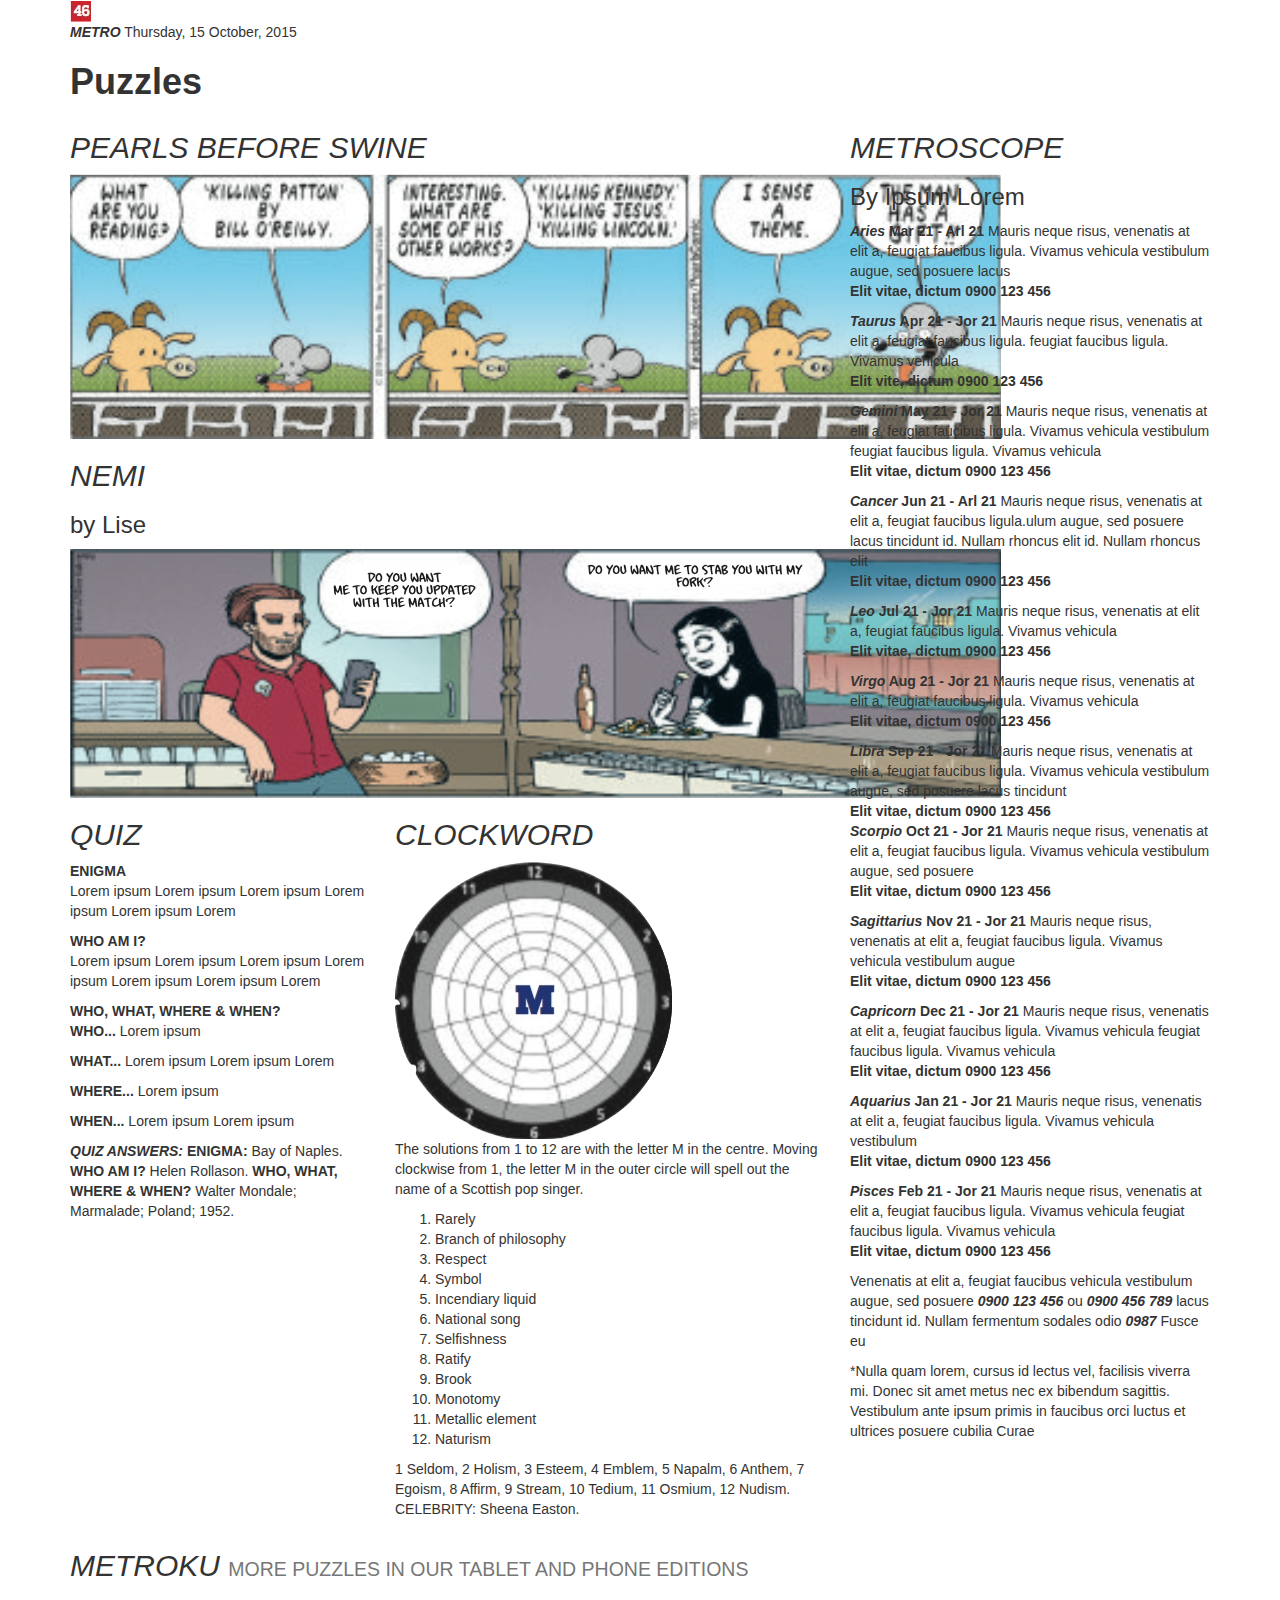
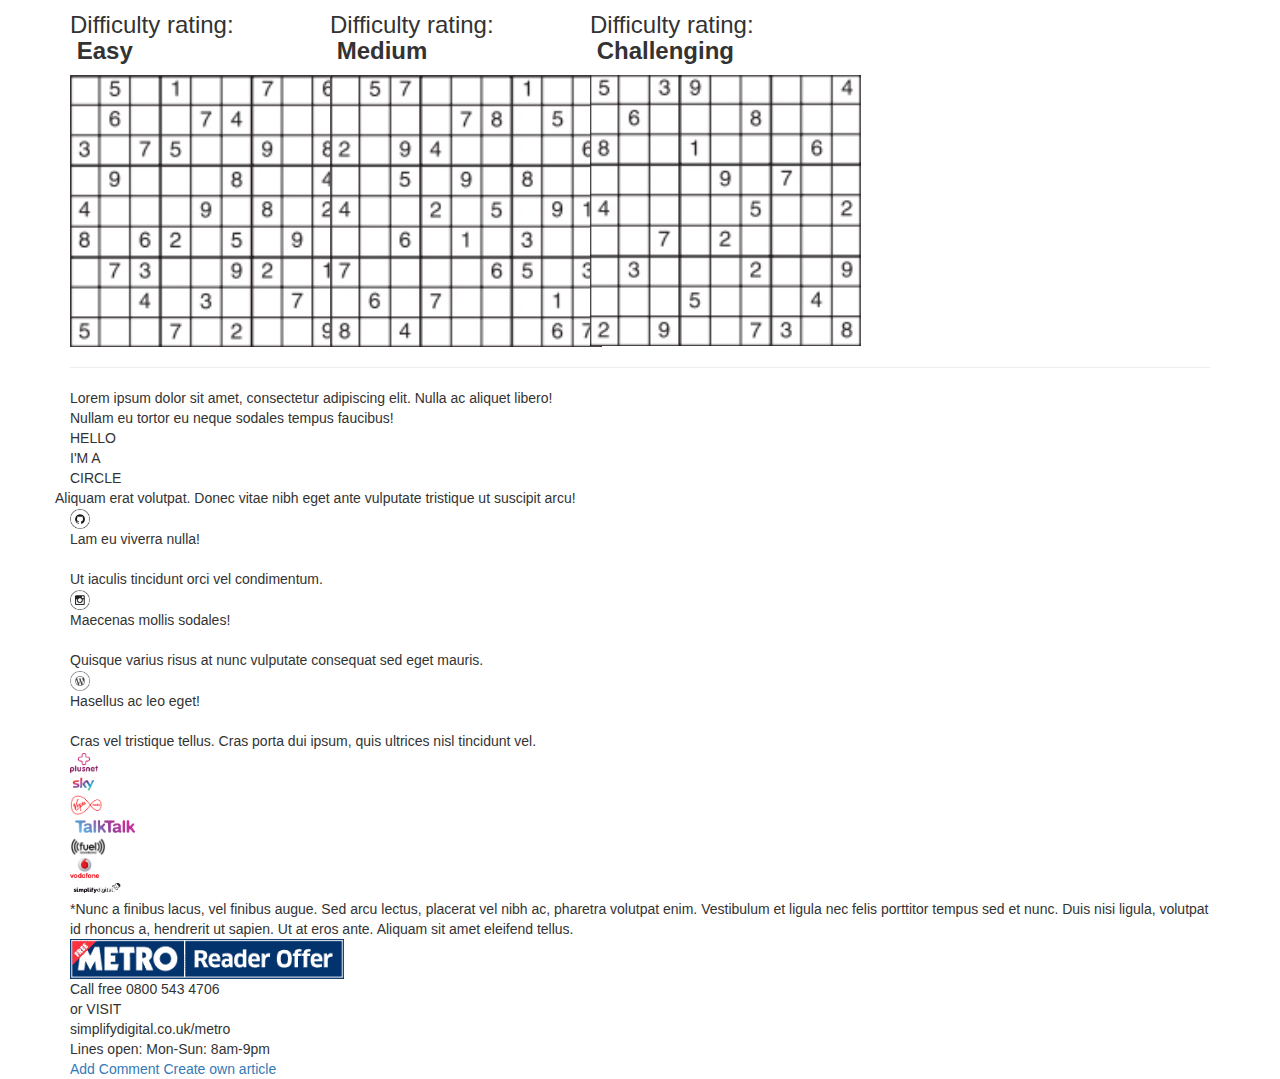
==== index.html @ 750fc49c "Merge pull request #1 from HDykins/gh-pages" ====
<!DOCTYPE html>
<html>

<head>
	<meta charset="utf-8">
	<title>JS Bin</title>
	<link rel="stylesheet" href="https://maxcdn.bootstrapcdn.com/bootstrap/3.3.5/css/bootstrap.min.css">
	<link rel="stylesheet" href="file:/Users/HarryDykins/gits/digital-press/css/bootstrap_layout.css">
</head>
<body>
	<div class="container">
		
		<div class="row header-footer-margin">
			<div class="col-xs-12 col-sm-12 col-md-12">
				<header><img class="page-num" src="./img/46.jpg" alt="Picture missing" /> 
					<div class="header-text"><strong><em>METRO</em></strong> Thursday, 15 October, 2015</div>
				</header>
				<h1><strong>Puzzles</strong></h1>
				<div class="style11"></div>
			</div>
		</div>  
		
		<div class="row">
			<div class="col-xs-8 col-sm-8 col-md-8">  
				
				<div class="row">
					<div class="col-xs-12 col-sm-12 col-md-12">
						<h2>
							<em>PEARLS BEFORE SWINE</em>
						</h2>
						<img id="pearlscomic" class="comic" src="./img/pearls.jpg" alt="Picture missing" />
					</div>
				</div>   
				
				<div class="row">
					<div class="col-xs-12 col-sm-12 col-md-12">
						<h2 id="h2-nemi">
							<em>NEMI</em>
						</h2> <h3 id="nemi-subtitle" class="subtitle">by Lise</h3>
						<img id="nemicomic" class="comic" src="./img/nemi-image.jpg" alt="Picture missing" />
					</div>
				</div>  
				
				<div class="row">
					<div class="col-xs-5 col-sm-5 col-md-5">
					<div class="quiz-metroscope-background">
						<h2 class="quiz-title">
							<em>QUIZ</em>
						</h2>
						<div class="newspaper">
                  						<span><strong>ENIGMA</strong></span>
							<p class="quiz-text"> Lorem ipsum Lorem ipsum Lorem ipsum Lorem ipsum Lorem ipsum Lorem
							</p>
							<span><strong class="serif-metrofont"> WHO AM I?</strong></span>
							<p class="quiz-text"> Lorem ipsum Lorem ipsum Lorem ipsum Lorem ipsum Lorem ipsum Lorem ipsum Lorem
							</p>
							<span><strong class="serif-metrofont">WHO, WHAT, WHERE & WHEN?</strong></span>
							<p>
								<strong>WHO...</strong> Lorem ipsum
							</p>
							<p class="quiz-text">
								<strong>WHAT...</strong> Lorem ipsum Lorem ipsum Lorem
							</p>
							<p class="quiz-text">
								<strong>WHERE...</strong> Lorem ipsum
							</p>
							<p class="quiz-text">
								<strong>WHEN...</strong> Lorem ipsum Lorem ipsum
							</p>
						</div>
                      				<p id="txtUpsideDown-color" class="txtUpsideDown">
					<strong><em>QUIZ ANSWERS:</em></strong> <strong>ENIGMA:</strong> Bay of Naples. <strong>WHO AM I?</strong> Helen Rollason. <strong>WHO, WHAT, WHERE & WHEN?</strong> Walter Mondale; Marmalade; Poland; 1952.
				</p>
				</div>
				   
                  </div>
	
                         <div class="col-xs-7 col-sm-7 col-md-7">
                  			<div id="block-clockword">
				<h2>
					<em>CLOCKWORD</em>
				</h2>
				<img id="clockword" class="clockword" src="./img/clockword.png" alt="Picture missing" />
				<p id="clockword-text" class="clockword-text">
					The solutions from 1 to 12 are with the letter M in the centre. Moving clockwise from 1, the letter M in the outer circle will spell out the name of a Scottish pop singer.
				</p>
				<ol id="clockword-list" class="clockword-text-list">
					<li class="rare">Rarely</li>
					<li class="bran">Branch of philosophy</li>
					<li class="resp">Respect</li>
					<li class="symb">Symbol</li>
					<li class="ince">Incendiary liquid</li>
					<li class="nati">National song</li>
					<li class='self'>Selfishness</li>
					<li class="rati">Ratify</li>
					<li class="broo">Brook</li>
					<li class="mono">Monotomy</li>
					<li class="meta">Metallic element</li>
					<li class="natu">Naturism</li>
				</ol>
				<p id="flipped-clockword-answers" class="txtUpsideDown">
					1 Seldom, 2 Holism, 3 Esteem, 4 Emblem, 5 Napalm, 6 Anthem, 7 Egoism, 8 Affirm, 9 Stream, 10 Tedium, 11 Osmium, 12 Nudism.<br/>
					CELEBRITY: Sheena Easton.
				</p>
			</div>
                  </div>
					</div>
 
					<div class="row">
						<div class="col-xs-12 col-sm-12 col-md-12">
                          
                 <h2 class="h2-metroku">
					<em>METROKU</em> <small>MORE PUZZLES IN OUR TABLET AND PHONE EDITIONS</small>
				</h2>
                      </div>
					</div>
					
					<div class="row">
						<div class="col-xs-4 col-sm-4 col-md-4">
                      <h3 class="subtitle">Difficulty rating: &nbsp;<strong>Easy</strong>
                       </h3>
						<img id="metroku-easy" class="metroku-image" src="./img/metroku-easy.jpg" alt="Picture missing" />
                    </div>
						<div class="col-xs-4 col-sm-4 col-md-4">
                      <h3 class="subtitle">Difficulty rating: &nbsp;<strong>Medium</strong>
                      </h3>
						<img id="metroku-medium" class="metroku-image" src="./img/metroku-medium.jpg" alt="Picture missing" />
                      </div>
						<div class="col-xs-4 col-sm-4 col-md-4">
                      <h3 class="subtitle">Difficulty rating: &nbsp;<strong>Challenging</strong>
                          </h3>
						<img id="metroku-hard" class="metroku-image" src="./img/metroku-hard.jpg" alt="Picture missing" />
                      </div>
					</div>
					
				</div> 
				<div class="col-xs-4 col-sm-4 col-md-4">
				<div class="quiz-metroscope-background">
           <h2>
				<em>METROSCOPE</em>
			</h2>
			<h3>By Ipsum Lorem</h3>
			<div class="vc_row-fluid">  
				<div class="vc_span6">
					<p>
						<span><strong><em>Aries</em> Mar 21 - Arl 21</strong></span>
						Mauris neque risus, venenatis at elit a, feugiat faucibus ligula. Vivamus vehicula vestibulum augue, sed posuere lacus
						<br /><strong>Elit vitae, dictum 0900 123 456</strong>
					</p >
					<p>
						<span><strong><em>Taurus</em> Apr 21 - Jor 21</strong></span>
						Mauris neque risus, venenatis at elit a, feugiat faucibus ligula.
						feugiat faucibus ligula. Vivamus vehicula
						<br /><strong>Elit vite, dictum 0900 123 456</strong>
					</p>
					<p>
						<span><strong><em>Gemini</em> May 21 - Jor 21</strong></span>
						Mauris neque risus, venenatis at elit a, feugiat faucibus ligula. Vivamus vehicula vestibulum  feugiat faucibus ligula. Vivamus vehicula
						<br /><strong>Elit vitae, dictum 0900 123 456</strong>
					</p>
					<p>
						<span><strong><em>Cancer</em> Jun 21 - Arl 21</strong></span>
						Mauris neque risus, venenatis at elit a, feugiat faucibus ligula.ulum augue, sed posuere lacus tincidunt id. Nullam rhoncus elit id. Nullam rhoncus elit
						<br /><strong>Elit vitae, dictum 0900 123 456</strong>
					</p>
					<p>
						<span><strong><em>Leo</em> Jul 21 - Jor 21</strong></span>
						Mauris neque risus, venenatis at elit a, feugiat faucibus ligula. Vivamus vehicula
						<br /><strong>Elit vitae, dictum 0900 123 456</strong>
					</p>
					<p>
						<span><strong><em>Virgo</em> Aug 21 - Jor 21</strong></span>
						Mauris neque risus, venenatis at elit a, feugiat faucibus ligula. Vivamus vehicula
						<br /><strong>Elit vitae, dictum 0900 123 456</strong>
					</p>
				</div>

				<div class="vc_span6">
					<span><strong><em>Libra</em> Sep 21 - Jor 21</strong></span>
					Mauris neque risus, venenatis at elit a, feugiat faucibus ligula. Vivamus vehicula vestibulum augue, sed posuere lacus tincidunt
					<br /><strong>Elit vitae, dictum 0900 123 456</strong>
					<p>
						<span><strong><em>Scorpio</em> Oct 21 - Jor 21</strong></span>
						Mauris neque risus, venenatis at elit a, feugiat faucibus ligula. Vivamus vehicula vestibulum augue, sed posuere
						<br /><strong>Elit vitae, dictum 0900 123 456</strong>
					</p>
					<p>
						<span><strong><em>Sagittarius</em> Nov 21 - Jor 21</strong></span>
						Mauris neque risus, venenatis at elit a, feugiat faucibus ligula. Vivamus vehicula vestibulum augue
						<br /><strong>Elit vitae, dictum 0900 123 456</strong>
					</p>
					<p>
						<span><strong><em>Capricorn</em> Dec 21 - Jor 21</strong></span>
						Mauris neque risus, venenatis at elit a, feugiat faucibus ligula. Vivamus vehicula feugiat faucibus ligula. Vivamus vehicula
						<br /><strong>Elit vitae, dictum 0900 123 456</strong>
					</p>
					<p>
						<span><strong><em>Aquarius</em> Jan 21 - Jor 21</strong></span>
						Mauris neque risus, venenatis at elit a, feugiat faucibus ligula. Vivamus vehicula vestibulum
						<br /><strong>Elit vitae, dictum 0900 123 456</strong>
					</p>
					<p>
						<span><strong><em>Pisces</em> Feb 21 - Jor 21</strong></span>
						Mauris neque risus, venenatis at elit a, feugiat faucibus ligula. Vivamus vehicula feugiat faucibus ligula. Vivamus vehicula
						<br /><strong>Elit vitae, dictum 0900 123 456</strong>
					</p>
				</div>
			</div>
					<p>
				Venenatis at elit a, feugiat faucibus vehicula vestibulum augue, sed posuere <strong><em>0900 123 456</em></strong> ou <strong><em>0900 456 789</em></strong> lacus tincidunt id. Nullam fermentum sodales odio <strong><em>0987</em></strong> Fusce eu
			</p>
			<div class="terms-conditions">
				*Nulla quam lorem, cursus id lectus vel, facilisis viverra mi. Donec sit amet metus nec ex bibendum sagittis. Vestibulum ante ipsum primis in faucibus orci luctus et ultrices posuere cubilia Curae
			</div>
			</div>
          </div>
		</div>  

<hr>

	<div class="row header-footer-margin">
		<div class="col-xs-12 col-sm-12 col-md-12">
			<div class="vc_row-fluid"> <!-- top footer -->
				<div class="vc_span4"> <!-- top left -->
					<div class="vc_span9"> <!-- deal -->
						<div class="footer-deal">
							Lorem ipsum dolor sit amet, consectetur adipiscing elit. Nulla ac aliquet libero!
						</div>
						<div class="footer-announcement footer-comment footer-top">
							Nullam eu tortor eu neque sodales tempus faucibus!
						</div>
						<div class="triangle">
						</div>
					</div> <!-- END deal -->
					<div class="vc_span3"> <!-- circle -->
						<div class="text-in-circle">HELLO
							<br />I'M A
							<br />CIRCLE
						</div>
					</div>
				</div> <!-- END top left -->
				<div class="vc_span8"> <!-- top right -->
					<div class="vc_row-fluid">
						<div class="row footer-announcement"> <!-- Ad announcement -->
							Aliquam erat volutpat. Donec vitae nibh eget ante vulputate tristique ut suscipit arcu!
						</div>
						<div class="vc_row-fluid"> <!-- 3 columns with icon -->
							<div class="vc_span4"> <!-- left column -->
								<div class="vc_span2"> <!-- icon -->
									<img src="./img/icon-1.gif" title="Lam eu" height="20" alt="Picture missing" />
								</div>
								<div class="vc_span10">
									<div class="footer-features">Lam eu viverra nulla!</div>
									<br /><div class="footer-features-text">Ut iaculis tincidunt orci vel condimentum.
								</div>
							</div>
						</div>
						<div class="vc_span4"> <!-- middle column -->
							<div class="vc_span2"> <!-- icon -->
								<img src="./img/icon-2.gif" title="Maecenas" height="20" alt="Picture missing" />
							</div>
							<div class="vc_span10">
								<div class="footer-features">Maecenas mollis sodales!</div>
								<br /><div class="footer-features-text">Quisque varius risus at nunc vulputate consequat sed eget mauris.
							</div>
						</div>
					</div>
					<div class="vc_span4"> <!-- right column -->
						<div class="vc_span2"> <!-- icon -->
							<img src="./img/icon-3.gif" height="20" alt="Picture missing" />
						</div>
						<div class="vc_span10">
							<div class="footer-features">Hasellus ac leo eget!</div>
							<br /><div class="footer-features-text">Cras vel tristique tellus. Cras porta dui ipsum, quis ultrices nisl tincidunt vel.
						</div>
					</div>
				</div>
			</div> <!-- container -->
			<div class="vc_row-fluid"> <!-- logo and t&c -->
				<div class="vc_row-fluid"> 
					<div class="vc_span4"> <!-- 1st column -->
						<div class="vc_span6"> 
							<img src="./img/logo-plusnet.png" alt="Plusnet logo" title="Plusnet logo" height="20" />
						</div>
						<div class="vc_span6"> 
							<img src="./img/logo-sky.jpg" alt="Sky logo" title="Sky logo"  height="20" />
						</div>
					</div>
					<div class="vc_span4"> <!-- 2nd column -->
						<div class="vc_span4"> 
							<img src="./img/logo-virgin.png" alt="Virgin Media logo" title="Virgin Media logo" height="20" />
						</div>
						<div class="vc_span4"> 
							<img src="./img/logo-talktalk.png" alt="Talktalk logo" title="Talktalklogo" width="70" />
						</div>
						<div class="vc_span4"> 
							<img src="./img/logo-fuel.jpg" alt="Fuel logo" title="Fuel logo" height="20" />
						</div>
					</div>
					<div class="vc_span4">
						<div class="vc_span6"> 
							<img src="./img/logo-vodafone.png" alt="Vodafone logo" title="Vodafone logo" height="20" />
						</div>
						<div class="vc_span6"> 
							<img src="./img/logo-simplifydigital.jpg" alt="Simplify Digital logo" title="Simplify Digital logo" height="20" />
						</div>
					</div>
				</div>
				<div class="vc_row-fluid"> <!-- footer-tc -->
					<div class="terms-conditions">*Nunc a finibus lacus, vel finibus augue. Sed arcu lectus, placerat vel nibh ac, pharetra volutpat enim. Vestibulum et ligula nec felis porttitor tempus sed et nunc. Duis nisi ligula, volutpat id rhoncus a, hendrerit ut sapien. Ut at eros ante. Aliquam sit amet eleifend tellus.
					</div>
				</div> <!-- END footer-tc -->
			</div> <!-- END logo and t&c -->
		</div> <!-- END top right -->
	</div> <!-- END top footer -->

	<div class="vc_row-fluid footer-deal"> <!-- footer-bottom-bottom -->
		<div class="vc_span3"> <!-- Metro logo -->
			<img class="metro-reader-offer" src="./img/logo-metro-offer.png" alt="free Metro reader offer" title="free Metro reader offer" height="40" />
		</div>
		<div class="vc_span9"> <!-- contact -->
			<div class="footer-phone">Call free 0800 543 4706</div><div class="footer-visit"> or VISIT</div> simplifydigital.co.uk/metro
			<div class="lines-open">Lines open: Mon-Sun: 8am-9pm</div>
		</div>
	</div> <!-- END footer-bottom-top -->
	<div class="vc_row-fluid"> <!-- footer-bottom-bottom -->
		<div class="vc_span3"></div>
		<div class="vc_span9">
		</div>
	</div> <!-- END footer-bottom-bottom -->

</div>
<a href="add-comment.html">Add Comment</a>
<a href="add-article.html">Create own article</a>
</div>
</body>
</div>
</div>
</div> 
</body>
</html>
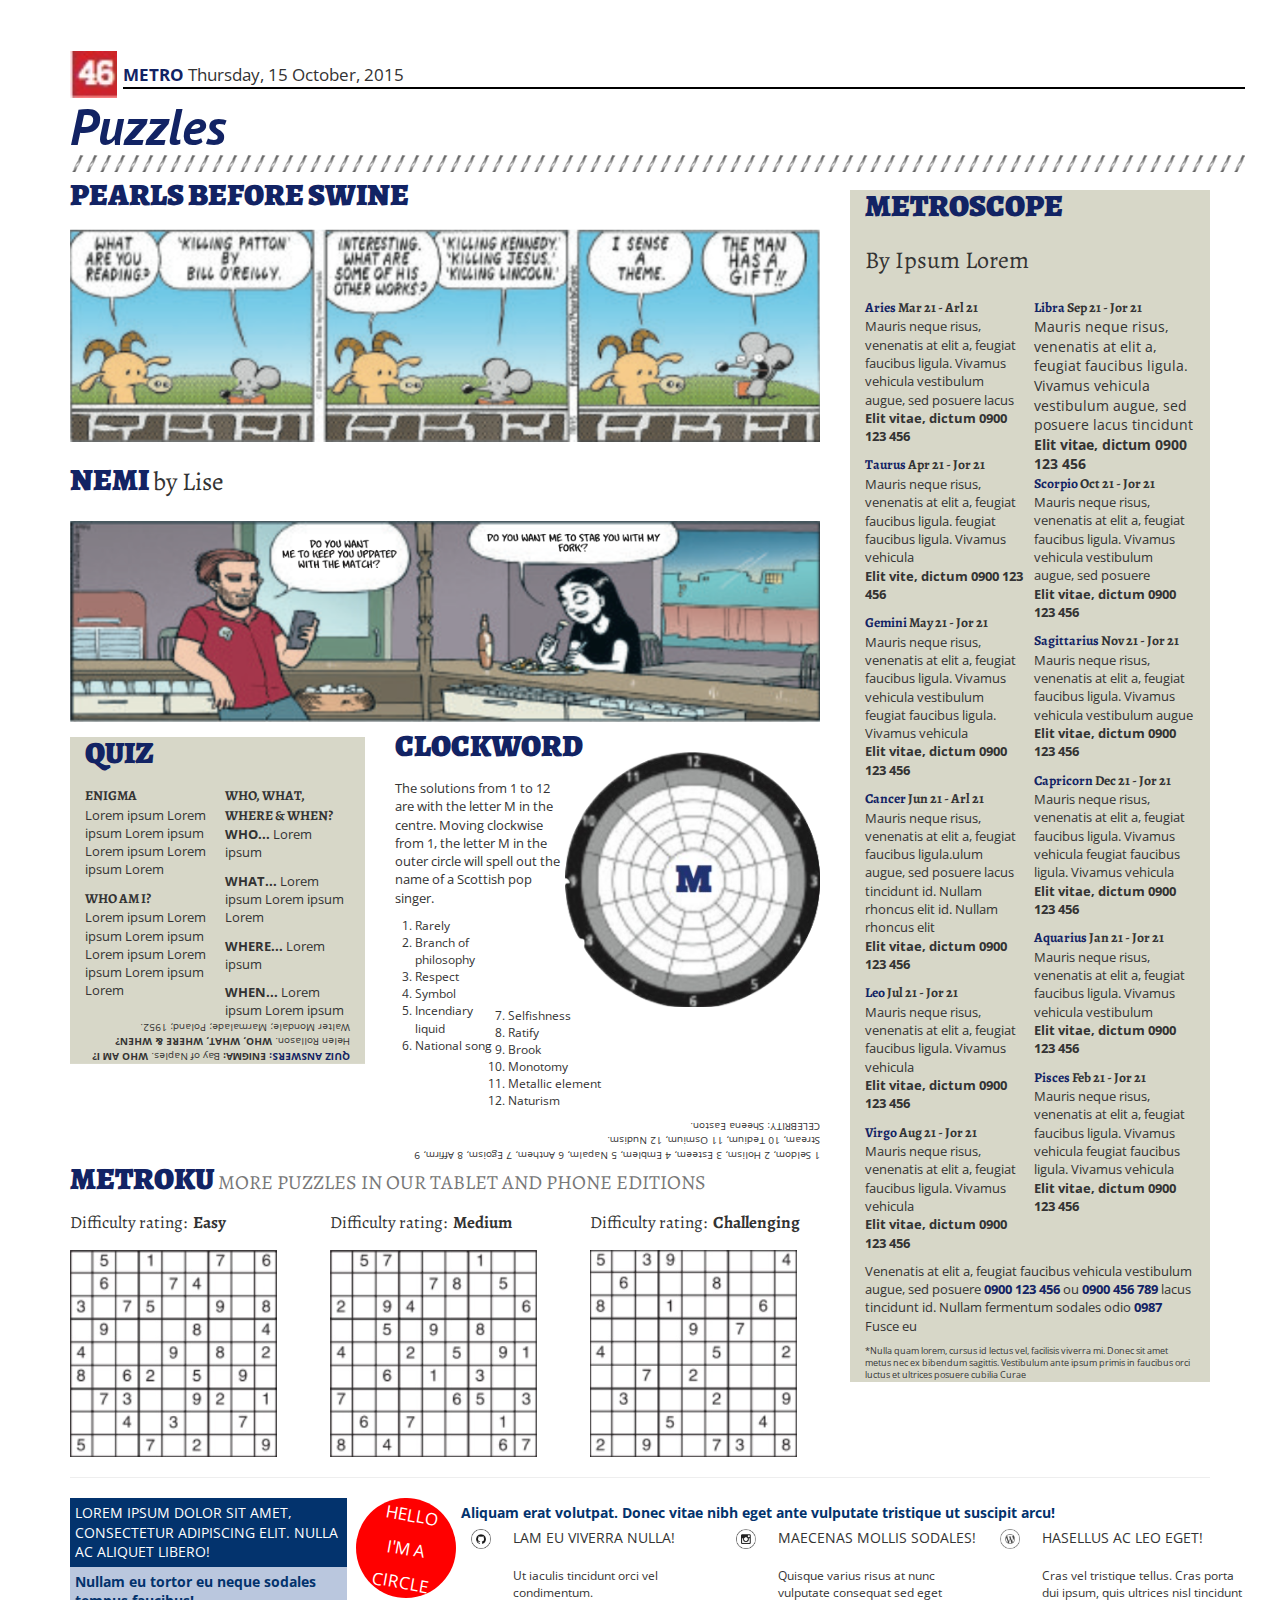
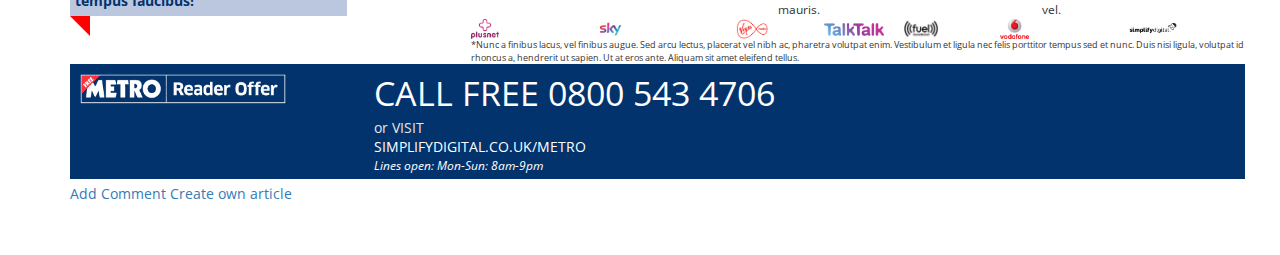
==== commit 1cacd701: "Correct repository path for css file" ====
--- a/index.html
+++ b/index.html
@@ -5,7 +5,7 @@
 	<meta charset="utf-8">
 	<title>JS Bin</title>
 	<link rel="stylesheet" href="https://maxcdn.bootstrapcdn.com/bootstrap/3.3.5/css/bootstrap.min.css">
-	<link rel="stylesheet" href="file:/Users/HarryDykins/gits/digital-press/css/bootstrap_layout.css">
+	<link rel="stylesheet" href="./css/bootstrap_layout.css">
 </head>
 <body>
 	<div class="container">
